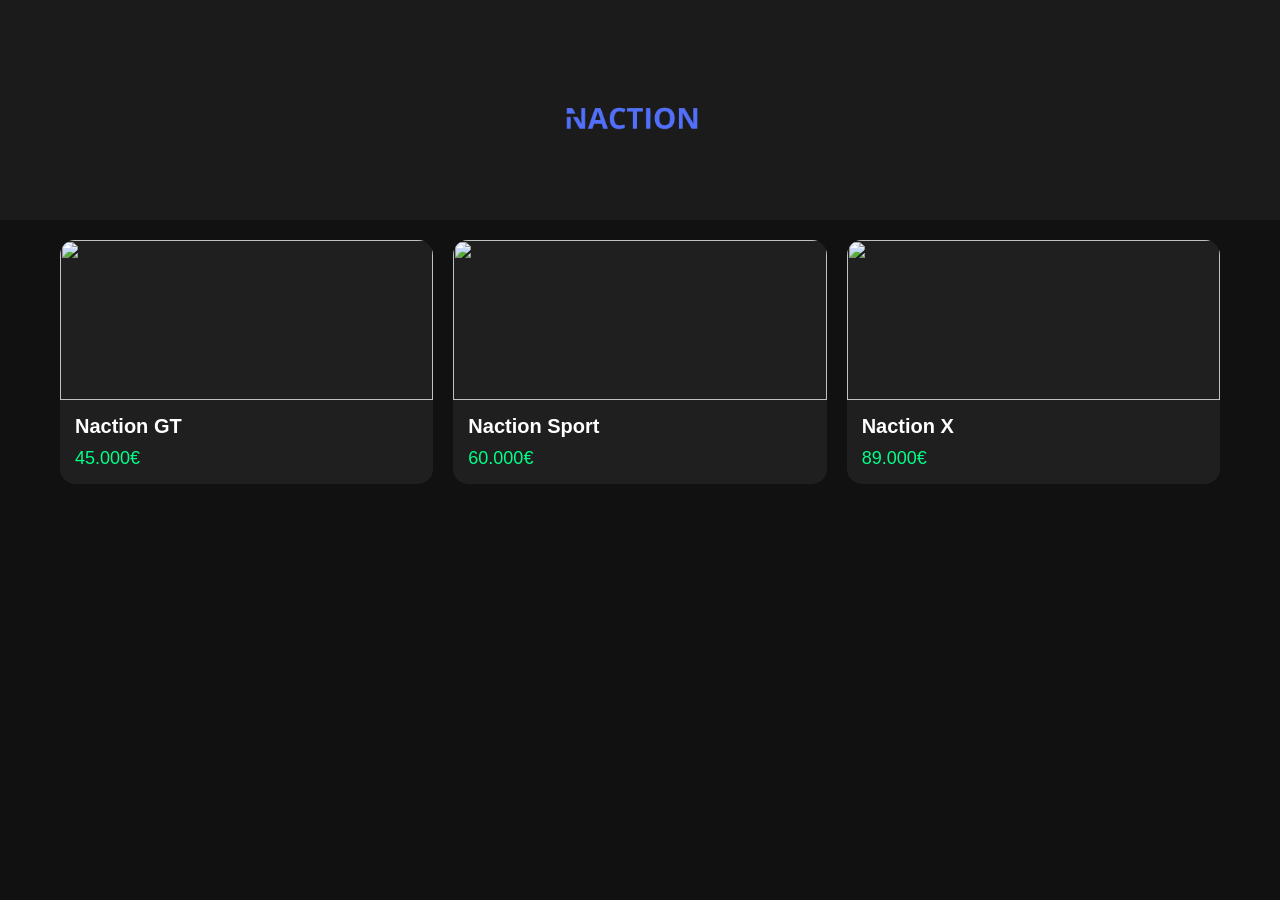
==== car-html.html @ 3e4cce39 "Add car showcase HTML structure and styling This HTML file contains the structure and styling for a " ====
<!DOCTYPE html>
<html lang="es">
<head>
    <meta charset="UTF-8">
    <meta name="viewport" content="width=device-width, initial-scale=1.0">
    <title>Naction Cars</title>

    <!-- CSS -->
    <link rel="stylesheet" href="css/normalize.css">
    <link rel="stylesheet" href="css/all.min.css">
    <link rel="stylesheet" href="css/header.css">
    <link rel="stylesheet" href="css/logo.css">
    <link rel="stylesheet" href="css/style.css">

    <style>
        body{
            margin:0;
            background:#111;
            color:white;
            font-family:Arial, sans-serif;
        }

        header{
            width:100%;
            padding:20px;
            background:#1b1b1b;
            display:flex;
            justify-content:center;
            align-items:center;
            box-sizing:border-box;
        }

        .logo{
            width:180px;
            max-width:90%;
        }

        .cars{
            width:100%;
            display:grid;
            grid-template-columns:repeat(auto-fit,minmax(220px,1fr));
            gap:20px;
            padding:20px;
            box-sizing:border-box;
        }

        .car{
            background:#1f1f1f;
            border-radius:15px;
            overflow:hidden;
            transition:0.2s;
        }

        .car:hover{
            transform:scale(1.03);
        }

        .car img{
            width:100%;
            height:160px;
            object-fit:cover;
            display:block;
        }

        .car-info{
            padding:15px;
        }

        .car-info h2{
            margin:0;
            font-size:20px;
        }

        .price{
            margin-top:10px;
            font-size:18px;
            color:#00ff88;
        }

        @media(max-width:600px){

            .cars{
                grid-template-columns:1fr;
                padding:10px;
            }

            .car img{
                height:200px;
            }

            .logo{
                width:140px;
            }
        }
    </style>
</head>
<body>

<header>
    <img src="img/logo.png" class="logo">
</header>

<section class="cars" id="cars"></section>

<script>

const coches = [

    {
        nombre: "Naction GT",
        precio: "45.000€",
        imagen: "img/coche1.jpg"
    },

    {
        nombre: "Naction Sport",
        precio: "60.000€",
        imagen: "img/coche2.jpg"
    },

    {
        nombre: "Naction X",
        precio: "89.000€",
        imagen: "img/coche3.jpg"
    }

];

const carsContainer = document.getElementById("cars");

coches.forEach(coche => {

    carsContainer.innerHTML += `
    
    <div class="car">

        <img src="${coche.imagen}">

        <div class="car-info">
            <h2>${coche.nombre}</h2>
            <div class="price">${coche.precio}</div>
        </div>

    </div>
    
    `;

});

</script>

</body>
</html>
---- css/header.css ----
.header {
    background: #fff;
    box-shadow: 0 0 10px rgba(0, 0, 0, 0.1);
    position: fixed;
    width: 100%;
    top: 0;
    z-index: 1000;
}

.header .container {
    display: flex;
    justify-content: space-between;
    align-items: center;
    flex-wrap: wrap;
    position: relative;
}

.header .logo {
    display: flex;
    align-items: center;
    height: 60px;
    text-decoration: none;
    transition: all 0.3s ease;
}

.header .logo img {
    height: 35px;
    margin-right: 8px;
    filter: drop-shadow(0 0 2px rgba(0, 0, 0, 0.1));
}

.header .logo span {
    color: #2196f3;
    font-size: 20px;
    font-weight: bold;
    letter-spacing: 0.5px;
    text-transform: uppercase;
}

.header .logo:hover {
    transform: scale(1.02);
}

.header .main-nav {
    display: flex;
}

.header .main-nav > li > a {
    display: flex;
    justify-content: center;
    align-items: center;
    height: 60px;
    position: relative;
    color: #333;
    padding: 0 20px;
    overflow: hidden;
    font-size: 15px;
    transition: color 0.3s;
}

.header .main-nav > li > a::before {
    content: "";
    position: absolute;
    width: 100%;
    height: 3px;
    background-color: #2196f3;
    top: 0;
    left: -100%;
    transition: left 0.3s;
}

.header .main-nav > li > a:hover {
    color: #2196f3;
    background-color: #fafafa;
}

.header .main-nav > li > a:hover::before {
    left: 0;
}

@media (max-width: 767px) {
    .header .logo {
        height: 50px;
    }
    
    .header .logo img {
        height: 25px;
    }
    
    .header .logo span {
        font-size: 16px;
    }
    
    .header .main-nav > li > a {
        padding: 0 10px;
        font-size: 14px;
        height: 50px;
    }
}
---- css/logo.css ----
.header .logo {
    display: flex;
    align-items: center;
    gap: 8px;
    text-decoration: none;
    transition: transform 0.3s ease;
}

.header .logo img {
    width: 35px;
    height: 35px;
    object-fit: contain;
}

.header .logo span {
    color: #2196f3;
    font-size: 20px;
    font-weight: 700;
    letter-spacing: 0.5px;
}

.header .logo:hover {
    transform: scale(1.05);
}

@media (max-width: 767px) {
    .header .logo img {
        width: 30px;
        height: 30px;
    }
    
    .header .logo span {
        font-size: 18px;
    }
}
    }
    
    .header .logo span {
        font-size: 22px;
    }
}
---- css/style.css ----
:root{
    /* Light Theme */
    --bg-color: #f0f2f5;
    --bg-secondary-color: #ffffff;
    --text-primary: #1c1e21;
    --text-secondary: #606770;
    --card-bg: rgba(255, 255, 255, 0.6);
    --card-border: rgba(255, 255, 255, 0.8);
    --shadow-color: rgba(0, 0, 0, 0.1);
    --primary-color: #6a11cb;
    --secondary-color: #2575fc;
    --gradient: linear-gradient(45deg, var(--primary-color), var(--secondary-color));
    --header-height: 70px;
}

[data-theme="dark"] {
    /* Dark Theme */
    --bg-color: #121212;
    --bg-secondary-color: #1e1e1e;
    --text-primary: #e4e6eb;
    --text-secondary: #b0b3b8;
    --card-bg: rgba(30, 30, 30, 0.6);
    --card-border: rgba(255, 255, 255, 0.1);
    --shadow-color: rgba(0, 0, 0, 0.3);
    --primary-color: #8a3ffc;
    --secondary-color: #3391ff;
}

* {
    box-sizing: border-box;
    margin: 0;
    padding: 0;
}

html {
    scroll-behavior: smooth;
}

body {
    font-family: 'Inter', sans-serif;
    background-color: var(--bg-color);
    color: var(--text-primary);
    transition: background-color 0.4s ease, color 0.4s ease;
    overflow-x: hidden;
    cursor: none;
}

a, button {
    cursor: none;
}

/* --- Custom Cursor --- */
.cursor {
    width: 20px;
    height: 20px;
    border: 2px solid var(--primary-color);
    border-radius: 50%;
    position: fixed;
    pointer-events: none;
    transform: translate(-50%, -50%);
    z-index: 9999;
    transition: width 0.2s, height 0.2s, background-color 0.2s;
}

/* --- Particles Background --- */
.particles {
    position: fixed;
    top: 0;
    left: 0;
    width: 100%;
    height: 100%;
    z-index: -1;
    overflow: hidden;
}

.particle {
    position: absolute;
    background: var(--primary-color);
    border-radius: 50%;
    opacity: 0.6;
    animation: float 25s infinite ease-in-out;
}

@keyframes float {
    0%, 100% { transform: translateY(0) translateX(0); }
    50% { transform: translateY(-100vh) translateX(50vw); }
}

/* --- Header --- */
.header {
    position: fixed;
    width: 100%;
    top: 0;
    z-index: 100;
    background: rgba(255, 255, 255, 0.1);
    backdrop-filter: blur(15px);
    -webkit-backdrop-filter: blur(15px);
    border-bottom: 1px solid var(--card-border);
    transition: background-color 0.4s ease, border-color 0.4s ease;
}

.nav {
    height: var(--header-height);
    max-width: 1200px;
    margin: 0 auto;
    padding: 0 2rem;
    display: flex;
    align-items: center;
    justify-content: space-between;
}

.logo-img {
    width: 120px;
    height: auto;
    transition: transform 0.3s ease;
}

.logo-img:hover {
    transform: scale(1.05);
}

.nav-links {
    display: flex;
    list-style: none;
    gap: 2.5rem;
}

.nav-link {
    text-decoration: none;
    color: var(--text-secondary);
    font-weight: 500;
    font-size: 1rem;
    position: relative;
    transition: color 0.3s ease;
}

.nav-link::after {
    content: '';
    position: absolute;
    width: 0;
    height: 2px;
    bottom: -5px;
    left: 50%;
    transform: translateX(-50%);
    background: var(--gradient);
    transition: width 0.3s ease;
}

.nav-link:hover {
    color: var(--text-primary);
}

.nav-link:hover::after {
    width: 100%;
}

.theme-toggle {
    background: none;
    border: none;
    color: var(--text-primary);
    font-size: 1.5rem;
    transition: transform 0.3s ease, color 0.4s ease;
}

.theme-toggle:hover {
    transform: scale(1.2) rotate(15deg);
    color: var(--primary-color);
}

/* --- Hero Section --- */
.hero {
    min-height: 100vh;
    display: flex;
    align-items: center;
    justify-content: center;
    text-align: center;
    padding: 0 2rem;
    position: relative;
    overflow: hidden;
}

.hero-content {
    max-width: 800px;
    position: relative;
    z-index: 1;
}

.hero-title {
    font-size: clamp(2.5rem, 8vw, 5rem);
    font-weight: 800;
    background: var(--gradient);
    -webkit-background-clip: text;
    -webkit-text-fill-color: transparent;
    margin-bottom: 1rem;
    animation: slide-in-top 1s cubic-bezier(0.25, 0.46, 0.45, 0.94) both;
}

.hero-subtitle {
    font-size: clamp(1rem, 3vw, 1.25rem);
    color: var(--text-secondary);
    max-width: 600px;
    margin: 0 auto 2.5rem;
    line-height: 1.6;
    animation: slide-in-top 1.2s cubic-bezier(0.25, 0.46, 0.45, 0.94) both;
}

.cta-group {
    display: flex;
    justify-content: center;
    gap: 1rem;
    animation: slide-in-top 1.4s cubic-bezier(0.25, 0.46, 0.45, 0.94) both;
}

.btn {
    padding: 12px 28px;
    border-radius: 50px;
    text-decoration: none;
    font-weight: 600;
    font-size: 1rem;
    transition: all 0.3s ease;
    display: inline-flex;
    align-items: center;
    gap: 8px;
    border: 2px solid transparent;
}

.btn-primary {
    background: var(--gradient);
    color: white;
    box-shadow: 0 10px 20px -5px var(--shadow-color);
}

.btn-primary:hover {
    transform: translateY(-3px);
    box-shadow: 0 15px 25px -8px var(--shadow-color);
}

.btn-secondary {
    background: var(--card-bg);
    color: var(--text-primary);
    border: 2px solid var(--card-border);
}

.btn-secondary:hover {
    background: var(--bg-secondary-color);
    border-color: var(--primary-color);
    color: var(--primary-color);
}

/* --- General Section Styling --- */
section {
    padding: 100px 2rem;
    max-width: 1200px;
    margin: 0 auto;
}

.section-title {
    text-align: center;
    font-size: 2.5rem;
    font-weight: 700;
    margin-bottom: 50px;
    color: var(--text-primary);
}

/* --- Features Section --- */
.features-grid {
    display: grid;
    grid-template-columns: repeat(auto-fit, minmax(300px, 1fr));
    gap: 2rem;
}

.feature-card {
    background: var(--card-bg);
    border: 1px solid var(--card-border);
    border-radius: 16px;
    padding: 2rem;
    text-align: center;
    box-shadow: 0 8px 32px 0 var(--shadow-color);
    backdrop-filter: blur(10px);
    -webkit-backdrop-filter: blur(10px);
    transition: transform 0.3s ease, box-shadow 0.3s ease;
}

.feature-card:hover {
    transform: translateY(-10px);
    box-shadow: 0 16px 40px 0 var(--shadow-color);
}

.feature-icon {
    font-size: 2.5rem;
    margin-bottom: 1rem;
    background: var(--gradient);
    -webkit-background-clip: text;
    -webkit-text-fill-color: transparent;
}

.feature-title {
    font-size: 1.5rem;
    font-weight: 600;
    margin-bottom: 0.5rem;
    color: var(--text-primary);
}

.feature-description {
    font-size: 1rem;
    color: var(--text-secondary);
    line-height: 1.5;
}

/* --- Gallery Section --- */
.gallery {
    background-color: var(--bg-secondary-color);
    border-radius: 20px;
}

.gallery-grid {
    display: grid;
    grid-template-columns: repeat(auto-fit, minmax(300px, 1fr));
    gap: 1.5rem;
}

.gallery-item {
    position: relative;
    overflow: hidden;
    border-radius: 16px;
    height: 300px;
    transition: transform 0.4s ease;
}

.gallery-item:hover {
    transform: scale(1.05);
}

.gallery-image {
    width: 100%;
    height: 100%;
    background-size: cover;
    background-position: center;
}

.gallery-overlay {
    position: absolute;
    top: 0;
    left: 0;
    width: 100%;
    height: 100%;
    background: linear-gradient(to top, rgba(0, 0, 0, 0.8), transparent);
    display: flex;
    align-items: flex-end;
    padding: 1.5rem;
    opacity: 0;
    transition: opacity 0.4s ease;
}

.gallery-item:hover .gallery-overlay {
    opacity: 1;
}

.gallery-text {
    color: white;
    font-size: 1.25rem;
    font-weight: 600;
    transform: translateY(20px);
    transition: transform 0.4s ease;
}

.gallery-item:hover .gallery-text {
    transform: translateY(0);
}

/* --- Team Section --- */
.team-grid {
    display: grid;
    grid-template-columns: repeat(auto-fit, minmax(250px, 1fr));
    gap: 2rem;
}

.team-member {
    text-align: center;
    transition: transform 0.3s ease;
}

.team-member:hover {
    transform: translateY(-10px);
}

.team-member-photo {
    width: 150px;
    height: 150px;
    border-radius: 50%;
    background-size: cover;
    background-position: center;
    margin: 0 auto 1.5rem;
    border: 4px solid var(--card-border);
    box-shadow: 0 10px 20px var(--shadow-color);
    transition: border-color 0.3s ease;
}

.team-member:hover .team-member-photo {
    border-color: var(--primary-color);
}

.team-member-name {
    font-size: 1.25rem;
    font-weight: 600;
    color: var(--text-primary);
    margin-bottom: 0.25rem;
}

.team-member-role {
    font-size: 0.9rem;
    color: var(--text-secondary);
    background: var(--gradient);
    -webkit-background-clip: text;
    -webkit-text-fill-color: transparent;
    font-weight: 500;
}


/* --- Footer --- */
.footer {
    background-color: var(--bg-secondary-color);
    padding: 60px 2rem 20px;
    border-top: 1px solid var(--card-border);
}

.footer-content {
    max-width: 1200px;
    margin: 0 auto;
    display: grid;
    grid-template-columns: repeat(auto-fit, minmax(220px, 1fr));
    gap: 2rem;
    padding-bottom: 40px;
}

.footer-section h3 {
    font-size: 1.1rem;
    font-weight: 600;
    margin-bottom: 1rem;
    color: var(--text-primary);
}

.footer-section p, .footer-links li {
    margin-bottom: 0.75rem;
}

.footer-links {
    list-style: none;
}

.footer-links a {
    text-decoration: none;
    color: var(--text-secondary);
    transition: color 0.3s ease;
}

.footer-links a:hover {
    color: var(--primary-color);
}

.social-icons {
    display: flex;
    gap: 1rem;
}

.social-icon {
    font-size: 1.25rem;
    color: var(--text-secondary);
    transition: color 0.3s ease, transform 0.3s ease;
}

.social-icon:hover {
    color: var(--primary-color);
    transform: scale(1.2);
}

.footer-bottom {
    text-align: center;
    padding-top: 20px;
    margin-top: 40px;
    border-top: 1px solid var(--card-border);
    color: var(--text-secondary);
    font-size: 0.9rem;
}
/* --- Scroll Reveal Animation --- */
.scroll-reveal {
    opacity: 0;
    transform: translateY(50px);
    transition: opacity 0.8s cubic-bezier(0.5, 0, 0, 1), transform 0.8s cubic-bezier(0.5, 0, 0, 1);
}

.scroll-reveal.visible {
    opacity: 1;
    transform: translateY(0);
}

/* Staggered animations for cards */
.features-grid .scroll-reveal:nth-child(1) { transition-delay: 0.1s; }
.features-grid .scroll-reveal:nth-child(2) { transition-delay: 0.2s; }
.features-grid .scroll-reveal:nth-child(3) { transition-delay: 0.3s; }
.features-grid .scroll-reveal:nth-child(4) { transition-delay: 0.1s; }
.features-grid .scroll-reveal:nth-child(5) { transition-delay: 0.2s; }
.features-grid .scroll-reveal:nth-child(6) { transition-delay: 0.3s; }

.gallery-grid .scroll-reveal:nth-child(1) { transition-delay: 0.1s; }
.gallery-grid .scroll-reveal:nth-child(2) { transition-delay: 0.2s; }
.gallery-grid .scroll-reveal:nth-child(3) { transition-delay: 0.3s; }
.gallery-grid .scroll-reveal:nth-child(4) { transition-delay: 0.1s; }
.gallery-grid .scroll-reveal:nth-child(5) { transition-delay: 0.2s; }
.gallery-grid .scroll-reveal:nth-child(6) { transition-delay: 0.3s; }

.team-grid .scroll-reveal:nth-child(1) { transition-delay: 0.1s; }
.team-grid .scroll-reveal:nth-child(2) { transition-delay: 0.2s; }
.team-grid .scroll-reveal:nth-child(3) { transition-delay: 0.3s; }
.team-grid .scroll-reveal:nth-child(4) { transition-delay: 0.4s; }


/* --- Keyframe Animations --- */
@keyframes slide-in-top {
    0% {
        transform: translateY(-50px);
        opacity: 0;
    }
    100% {
        transform: translateY(0);
        opacity: 1;
    }
}

/* --- Responsive Design --- */
@media (max-width: 768px) {
    .nav-links {
        display: none; /* Simple hide for mobile, can be replaced with a burger menu */
    }
    .hero-title {
        font-size: 2.5rem;
    }
    .hero-subtitle {
        font-size: 1rem;
    }
    .cta-group {
        flex-direction: column;
    }
    .btn {
        padding: 10px 20px;
        font-size: 0.9rem;
    }
    .footer-content {
        grid-template-columns: 1fr;
        text-align: center;
    }
    .social-icons {
        justify-content: center;
    }
    .footer-bottom p {
        margin-bottom: 10px;
    }
}

/* --- Music Toggle Button --- */
.music-toggle {
    position: fixed;
    bottom: 20px;
    right: 20px;
    width: 50px;
    height: 50px;
    background: var(--card-bg);
    border: 1px solid var(--card-border);
    border-radius: 50%;
    color: var(--text-primary);
    font-size: 1.2rem;
    display: flex;
    justify-content: center;
    align-items: center;
    z-index: 1000;
    backdrop-filter: blur(10px);
    -webkit-backdrop-filter: blur(10px);
    transition: all 0.3s ease;
}
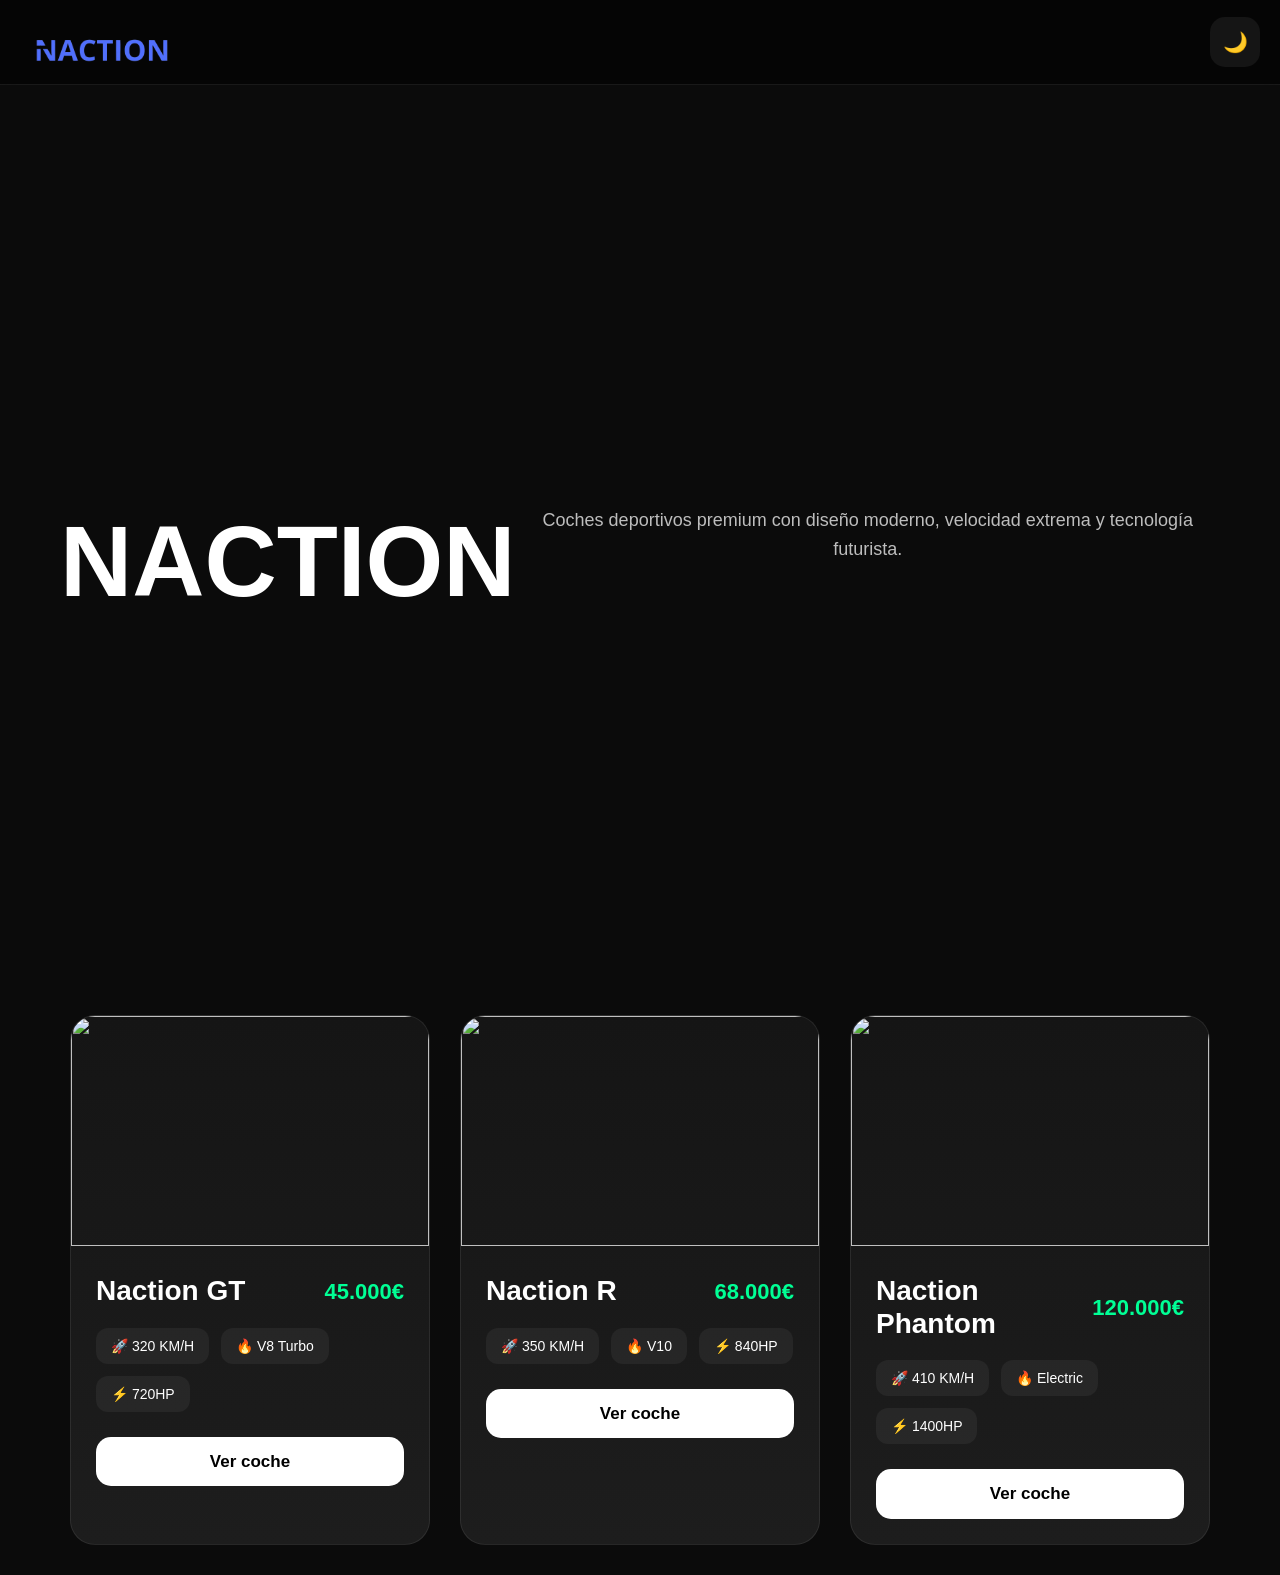
==== commit aa58c00d: "Refactor HTML structure and styles for car page" ====
--- a/car-html.html
+++ b/car-html.html
@@ -1,151 +1,628 @@
 <!DOCTYPE html>
 <html lang="es">
 <head>
-    <meta charset="UTF-8">
-    <meta name="viewport" content="width=device-width, initial-scale=1.0">
-    <title>Naction Cars</title>
-
-    <!-- CSS -->
-    <link rel="stylesheet" href="css/normalize.css">
-    <link rel="stylesheet" href="css/all.min.css">
-    <link rel="stylesheet" href="css/header.css">
-    <link rel="stylesheet" href="css/logo.css">
-    <link rel="stylesheet" href="css/style.css">
-
-    <style>
-        body{
-            margin:0;
-            background:#111;
-            color:white;
-            font-family:Arial, sans-serif;
-        }
-
-        header{
-            width:100%;
-            padding:20px;
-            background:#1b1b1b;
-            display:flex;
-            justify-content:center;
-            align-items:center;
-            box-sizing:border-box;
-        }
-
-        .logo{
-            width:180px;
-            max-width:90%;
-        }
-
-        .cars{
-            width:100%;
-            display:grid;
-            grid-template-columns:repeat(auto-fit,minmax(220px,1fr));
-            gap:20px;
-            padding:20px;
-            box-sizing:border-box;
-        }
-
-        .car{
-            background:#1f1f1f;
-            border-radius:15px;
-            overflow:hidden;
-            transition:0.2s;
-        }
-
-        .car:hover{
-            transform:scale(1.03);
-        }
-
-        .car img{
-            width:100%;
-            height:160px;
-            object-fit:cover;
-            display:block;
-        }
-
-        .car-info{
-            padding:15px;
-        }
-
-        .car-info h2{
-            margin:0;
-            font-size:20px;
-        }
-
-        .price{
-            margin-top:10px;
-            font-size:18px;
-            color:#00ff88;
-        }
-
-        @media(max-width:600px){
-
-            .cars{
-                grid-template-columns:1fr;
-                padding:10px;
-            }
-
-            .car img{
-                height:200px;
-            }
-
-            .logo{
-                width:140px;
-            }
-        }
-    </style>
+<meta charset="UTF-8">
+<meta name="viewport" content="width=device-width, initial-scale=1.0">
+
+<title>Naction Cars</title>
+
+<link rel="stylesheet" href="css/normalize.css">
+<link rel="stylesheet" href="css/all.min.css">
+<link rel="stylesheet" href="css/header.css">
+<link rel="stylesheet" href="css/logo.css">
+<link rel="stylesheet" href="css/style.css">
+
+<style>
+
+:root{
+
+    --bg:#0b0b0b;
+    --card:#151515;
+    --card2:#1d1d1d;
+    --text:white;
+    --sub:#bdbdbd;
+    --border:rgba(255,255,255,0.08);
+
+}
+
+body.light{
+
+    --bg:#eeeeee;
+    --card:#ffffff;
+    --card2:#f5f5f5;
+    --text:#111;
+    --sub:#555;
+    --border:rgba(0,0,0,0.08);
+
+}
+
+*{
+    margin:0;
+    padding:0;
+    box-sizing:border-box;
+}
+
+body{
+    background:var(--bg);
+    color:var(--text);
+    font-family:Arial, sans-serif;
+    transition:0.3s;
+    overflow-x:hidden;
+}
+
+/* HEADER */
+
+header{
+    width:100%;
+    height:85px;
+
+    display:flex;
+    align-items:center;
+    justify-content:space-between;
+
+    padding:0 20px;
+
+    position:sticky;
+    top:0;
+
+    z-index:1000;
+
+    background:rgba(0,0,0,0.5);
+    backdrop-filter:blur(10px);
+
+    border-bottom:1px solid var(--border);
+}
+
+.logo{
+    width:180px;
+}
+
+/* BOTON TEMA */
+
+.theme-btn{
+
+    width:50px;
+    height:50px;
+
+    border:none;
+    border-radius:15px;
+
+    cursor:pointer;
+
+    font-size:20px;
+
+    background:var(--card);
+    color:var(--text);
+
+    transition:0.2s;
+}
+
+.theme-btn:hover{
+    transform:scale(1.05);
+}
+
+/* HERO */
+
+.hero{
+    width:100%;
+    padding:70px 20px;
+    text-align:center;
+}
+
+.hero h1{
+    font-size:clamp(40px,8vw,100px);
+    font-weight:900;
+    margin-bottom:15px;
+}
+
+.hero p{
+    max-width:700px;
+    margin:auto;
+    color:var(--sub);
+    font-size:18px;
+    line-height:1.6;
+}
+
+/* GRID */
+
+.cars{
+    width:100%;
+    padding:30px;
+
+    display:grid;
+    grid-template-columns:repeat(auto-fit,minmax(320px,1fr));
+
+    gap:30px;
+}
+
+/* CARD */
+
+.car{
+    background:linear-gradient(180deg,var(--card),var(--card2));
+    border-radius:25px;
+    overflow:hidden;
+
+    border:1px solid var(--border);
+
+    transition:0.25s;
+}
+
+.car:hover{
+    transform:translateY(-8px);
+}
+
+.car img{
+    width:100%;
+    height:230px;
+    object-fit:cover;
+}
+
+.car-content{
+    padding:25px;
+}
+
+.car-top{
+    display:flex;
+    justify-content:space-between;
+    align-items:center;
+    gap:10px;
+}
+
+.car-name{
+    font-size:28px;
+    font-weight:900;
+}
+
+.price{
+    color:#00ff95;
+    font-size:22px;
+    font-weight:bold;
+}
+
+/* SPECS */
+
+.specs{
+    display:flex;
+    flex-wrap:wrap;
+    gap:12px;
+    margin-top:20px;
+}
+
+.spec{
+    padding:10px 15px;
+    background:rgba(255,255,255,0.05);
+    border-radius:12px;
+    font-size:14px;
+}
+
+/* BOTON */
+
+.view-btn{
+
+    width:100%;
+    padding:15px;
+    margin-top:25px;
+
+    border:none;
+    border-radius:15px;
+
+    cursor:pointer;
+
+    font-size:17px;
+    font-weight:bold;
+
+    background:white;
+    color:black;
+
+    transition:0.2s;
+}
+
+.view-btn:hover{
+    transform:scale(1.02);
+}
+
+/* MODAL */
+
+.modal{
+
+    position:fixed;
+    inset:0;
+
+    background:rgba(0,0,0,0.8);
+
+    display:none;
+    align-items:center;
+    justify-content:center;
+
+    padding:20px;
+
+    z-index:2000;
+}
+
+.modal-box{
+
+    width:100%;
+    max-width:900px;
+
+    background:var(--card);
+
+    border-radius:25px;
+
+    overflow:hidden;
+
+    animation:show 0.2s;
+}
+
+@keyframes show{
+
+    from{
+        transform:scale(0.9);
+        opacity:0;
+    }
+
+    to{
+        transform:scale(1);
+        opacity:1;
+    }
+
+}
+
+.modal-img{
+    width:100%;
+    height:450px;
+    object-fit:cover;
+}
+
+/* MINI IMAGENES */
+
+.gallery{
+    display:flex;
+    gap:10px;
+    padding:15px;
+    overflow:auto;
+}
+
+.gallery img{
+
+    width:120px;
+    height:80px;
+
+    object-fit:cover;
+
+    border-radius:10px;
+
+    cursor:pointer;
+
+    border:2px solid transparent;
+
+    transition:0.2s;
+}
+
+.gallery img:hover{
+    border-color:white;
+}
+
+/* INFO MODAL */
+
+.modal-info{
+    padding:25px;
+}
+
+.modal-title{
+    font-size:35px;
+    font-weight:900;
+}
+
+.modal-price{
+    color:#00ff95;
+    font-size:25px;
+    margin-top:10px;
+}
+
+.close-btn{
+
+    margin-top:25px;
+
+    width:100%;
+    padding:15px;
+
+    border:none;
+    border-radius:15px;
+
+    cursor:pointer;
+
+    font-size:17px;
+    font-weight:bold;
+
+    background:#ff3c3c;
+    color:white;
+}
+
+/* MOVIL */
+
+@media(max-width:700px){
+
+    .cars{
+        padding:15px;
+        gap:20px;
+    }
+
+    .car-name{
+        font-size:22px;
+    }
+
+    .modal-img{
+        height:250px;
+    }
+
+    .gallery img{
+        width:90px;
+        height:65px;
+    }
+
+    .modal-title{
+        font-size:28px;
+    }
+
+}
+
+</style>
 </head>
 <body>
 
 <header>
+
     <img src="img/logo.png" class="logo">
+
+    <button class="theme-btn" id="themeBtn">
+        🌙
+    </button>
+
 </header>
 
+<section class="hero">
+
+    <h1>NACTION</h1>
+
+    <p>
+        Coches deportivos premium con diseño moderno,
+        velocidad extrema y tecnología futurista.
+    </p>
+
+</section>
+
 <section class="cars" id="cars"></section>
 
+<!-- MODAL -->
+
+<div class="modal" id="modal">
+
+    <div class="modal-box">
+
+        <img src="" class="modal-img" id="modalImg">
+
+        <div class="gallery" id="gallery"></div>
+
+        <div class="modal-info">
+
+            <div class="modal-title" id="modalTitle"></div>
+
+            <div class="modal-price" id="modalPrice"></div>
+
+            <button class="close-btn" onclick="closeModal()">
+                Cerrar
+            </button>
+
+        </div>
+
+    </div>
+
+</div>
+
 <script>
 
+/*
+==================================
+MODIFICA FACILMENTE LOS COCHES
+==================================
+*/
+
 const coches = [
 
-    {
-        nombre: "Naction GT",
-        precio: "45.000€",
-        imagen: "img/coche1.jpg"
-    },
-
-    {
-        nombre: "Naction Sport",
-        precio: "60.000€",
-        imagen: "img/coche2.jpg"
-    },
-
-    {
-        nombre: "Naction X",
-        precio: "89.000€",
-        imagen: "img/coche3.jpg"
-    }
+{
+    nombre:"Naction GT",
+    precio:"45.000€",
+
+    imagenes:[
+        "img/coche1.jpg",
+        "img/coche1-2.jpg",
+        "img/coche1-3.jpg"
+    ],
+
+    velocidad:"320 KM/H",
+    motor:"V8 Turbo",
+    potencia:"720HP"
+},
+
+{
+    nombre:"Naction R",
+    precio:"68.000€",
+
+    imagenes:[
+        "img/coche2.jpg",
+        "img/coche2-2.jpg",
+        "img/coche2-3.jpg"
+    ],
+
+    velocidad:"350 KM/H",
+    motor:"V10",
+    potencia:"840HP"
+},
+
+{
+    nombre:"Naction Phantom",
+    precio:"120.000€",
+
+    imagenes:[
+        "img/coche3.jpg",
+        "img/coche3-2.jpg",
+        "img/coche3-3.jpg"
+    ],
+
+    velocidad:"410 KM/H",
+    motor:"Electric",
+    potencia:"1400HP"
+}
 
 ];
 
-const carsContainer = document.getElementById("cars");
-
-coches.forEach(coche => {
-
-    carsContainer.innerHTML += `
-    
-    <div class="car">
-
-        <img src="${coche.imagen}">
-
-        <div class="car-info">
-            <h2>${coche.nombre}</h2>
-            <div class="price">${coche.precio}</div>
+/*
+==================================
+GENERAR COCHES
+==================================
+*/
+
+const cars = document.getElementById("cars");
+
+coches.forEach((coche,index)=>{
+
+cars.innerHTML += `
+
+<div class="car">
+
+    <img src="${coche.imagenes[0]}">
+
+    <div class="car-content">
+
+        <div class="car-top">
+
+            <div class="car-name">
+                ${coche.nombre}
+            </div>
+
+            <div class="price">
+                ${coche.precio}
+            </div>
+
         </div>
 
+        <div class="specs">
+
+            <div class="spec">
+                🚀 ${coche.velocidad}
+            </div>
+
+            <div class="spec">
+                🔥 ${coche.motor}
+            </div>
+
+            <div class="spec">
+                ⚡ ${coche.potencia}
+            </div>
+
+        </div>
+
+        <button class="view-btn" onclick="openCar(${index})">
+            Ver coche
+        </button>
+
     </div>
-    
-    `;
+
+</div>
+
+`;
 
 });
+
+/*
+==================================
+MODAL
+==================================
+*/
+
+const modal = document.getElementById("modal");
+const modalImg = document.getElementById("modalImg");
+const modalTitle = document.getElementById("modalTitle");
+const modalPrice = document.getElementById("modalPrice");
+const gallery = document.getElementById("gallery");
+
+function openCar(index){
+
+    const coche = coches[index];
+
+    modal.style.display = "flex";
+
+    modalImg.src = coche.imagenes[0];
+
+    modalTitle.innerHTML = coche.nombre;
+
+    modalPrice.innerHTML = coche.precio;
+
+    gallery.innerHTML = "";
+
+    coche.imagenes.forEach(img => {
+
+        gallery.innerHTML += `
+        
+        <img src="${img}" onclick="changeImage('${img}')">
+        
+        `;
+
+    });
+
+}
+
+function changeImage(img){
+
+    modalImg.src = img;
+
+}
+
+function closeModal(){
+
+    modal.style.display = "none";
+
+}
+
+/*
+==================================
+MODO OSCURO / CLARO
+==================================
+*/
+
+const themeBtn = document.getElementById("themeBtn");
+
+themeBtn.onclick = ()=>{
+
+    document.body.classList.toggle("light");
+
+    if(document.body.classList.contains("light")){
+
+        themeBtn.innerHTML = "☀️";
+
+    }else{
+
+        themeBtn.innerHTML = "🌙";
+
+    }
+
+};
+
+/*
+==================================
+CERRAR MODAL SI TOCA FUERA
+==================================
+*/
+
+window.onclick = (e)=>{
+
+    if(e.target == modal){
+
+        closeModal();
+
+    }
+
+};
 
 </script>
 
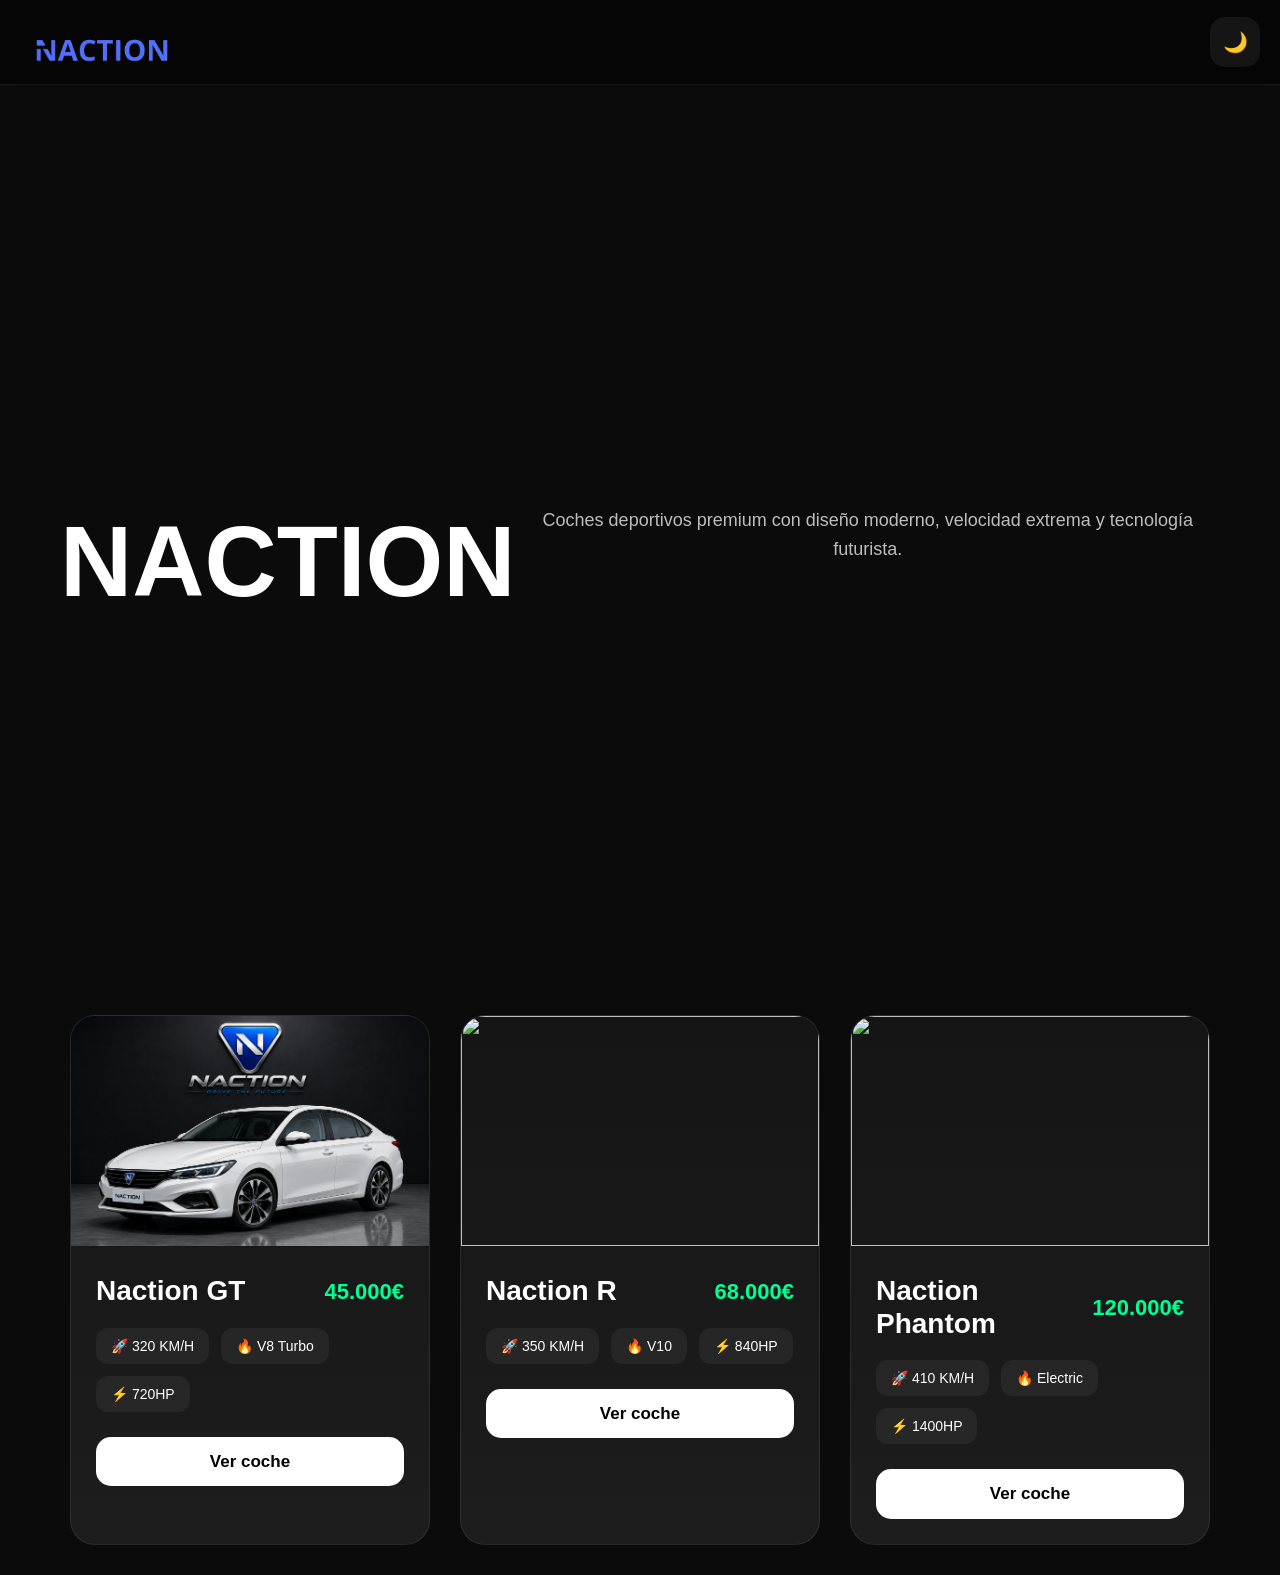
==== commit 40bed879: "Update car images in car-html.html" ====
--- a/car-html.html
+++ b/car-html.html
@@ -434,7 +434,7 @@
     precio:"45.000€",
 
     imagenes:[
-        "img/coche1.jpg",
+        "miniatura_coche_GTX.png",
         "img/coche1-2.jpg",
         "img/coche1-3.jpg"
     ],
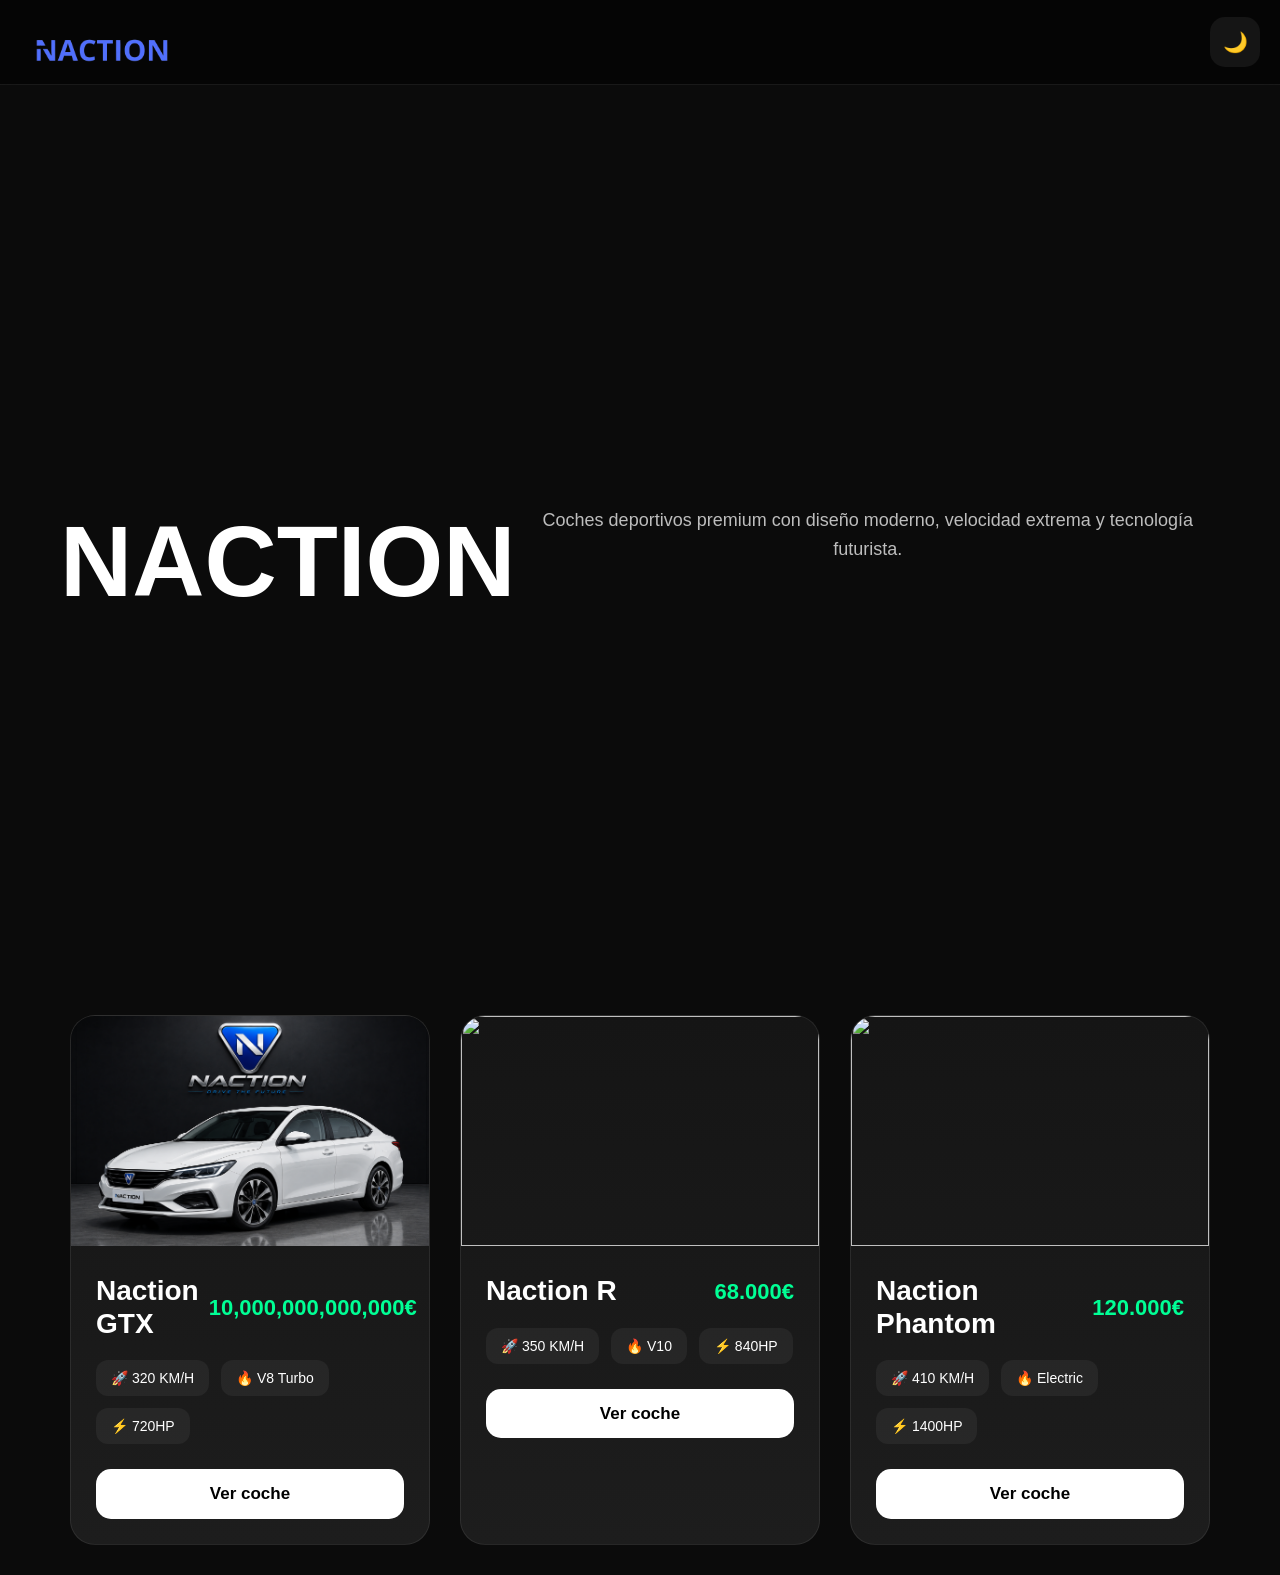
==== commit b1904b9b: "Update car-html.html" ====
--- a/car-html.html
+++ b/car-html.html
@@ -430,8 +430,8 @@
 const coches = [
 
 {
-    nombre:"Naction GT",
-    precio:"45.000€",
+    nombre:"Naction GTX",
+    precio:"10,000,000,000,000€",
 
     imagenes:[
         "miniatura_coche_GTX.png",
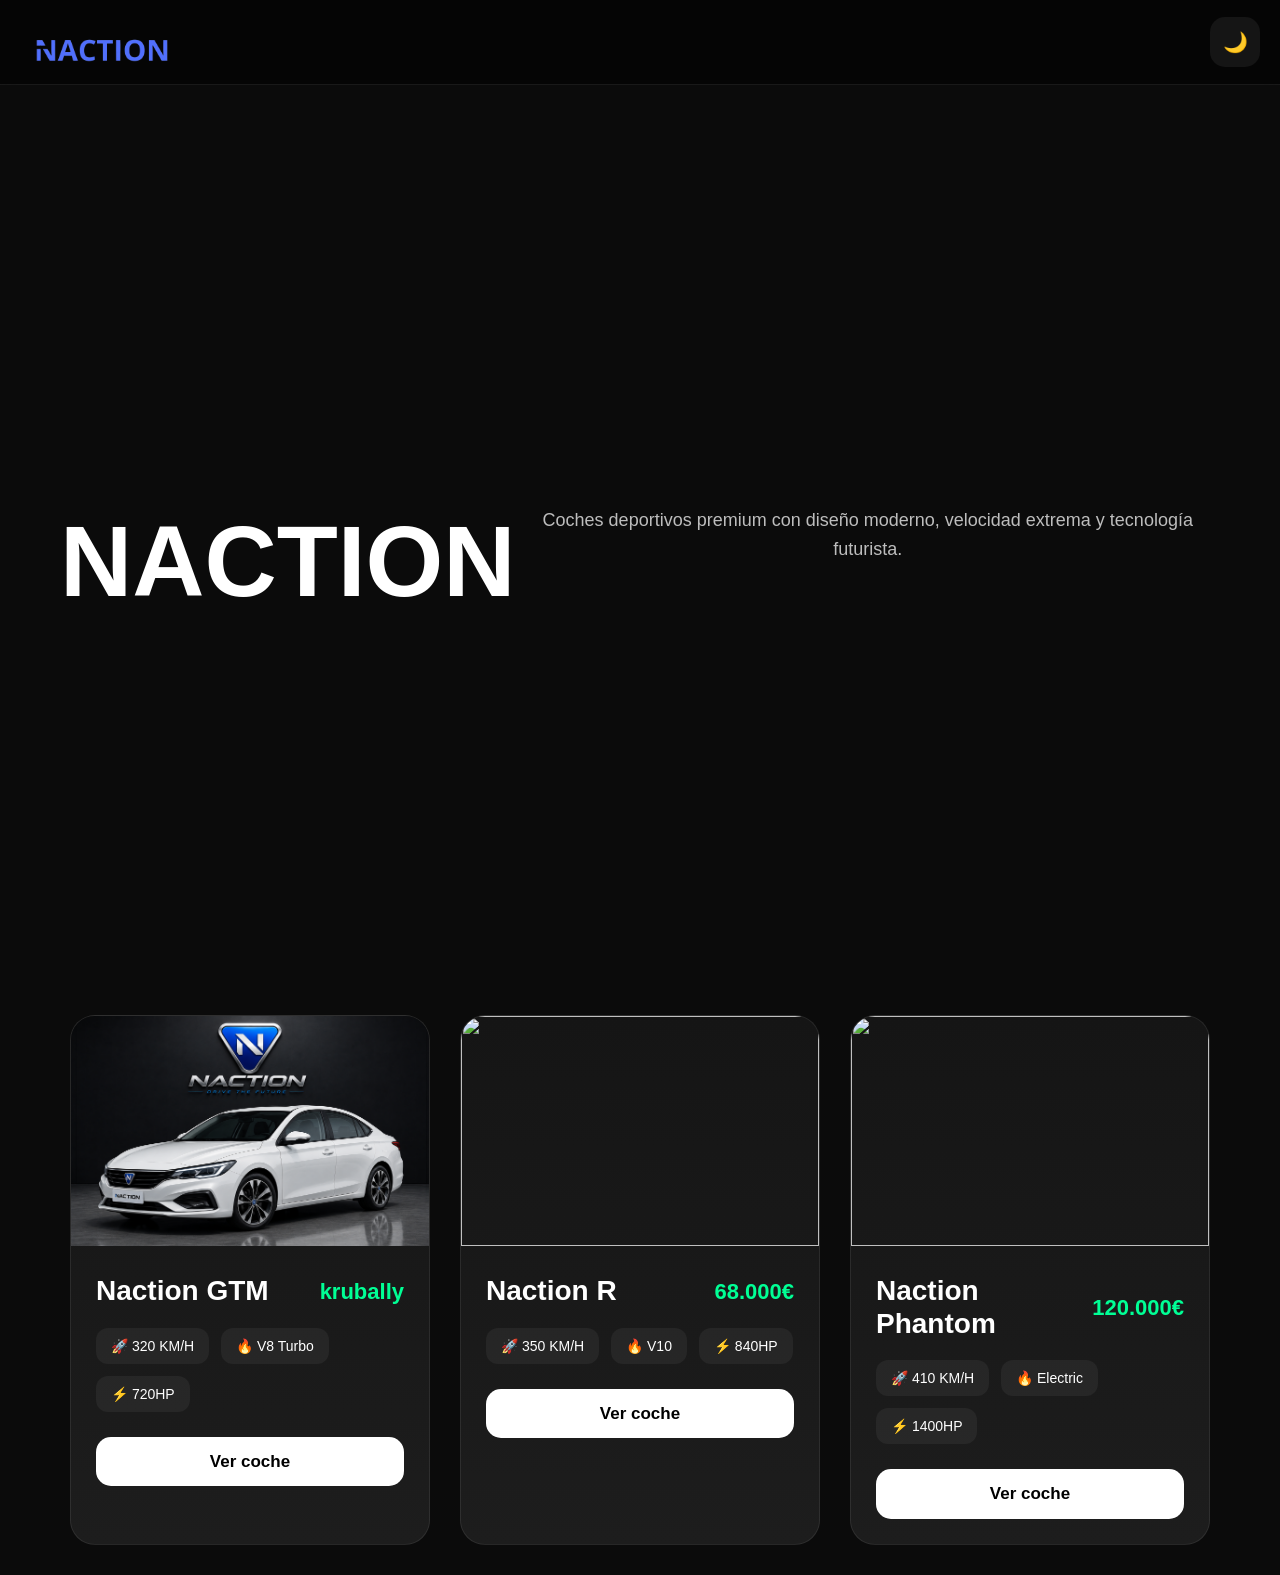
==== commit 265df29f: "Update car details from Naction GTX to GTM" ====
--- a/car-html.html
+++ b/car-html.html
@@ -430,8 +430,8 @@
 const coches = [
 
 {
-    nombre:"Naction GTX",
-    precio:"10,000,000,000,000€",
+    nombre:"Naction GTM",
+    precio:"krubally",
 
     imagenes:[
         "miniatura_coche_GTX.png",
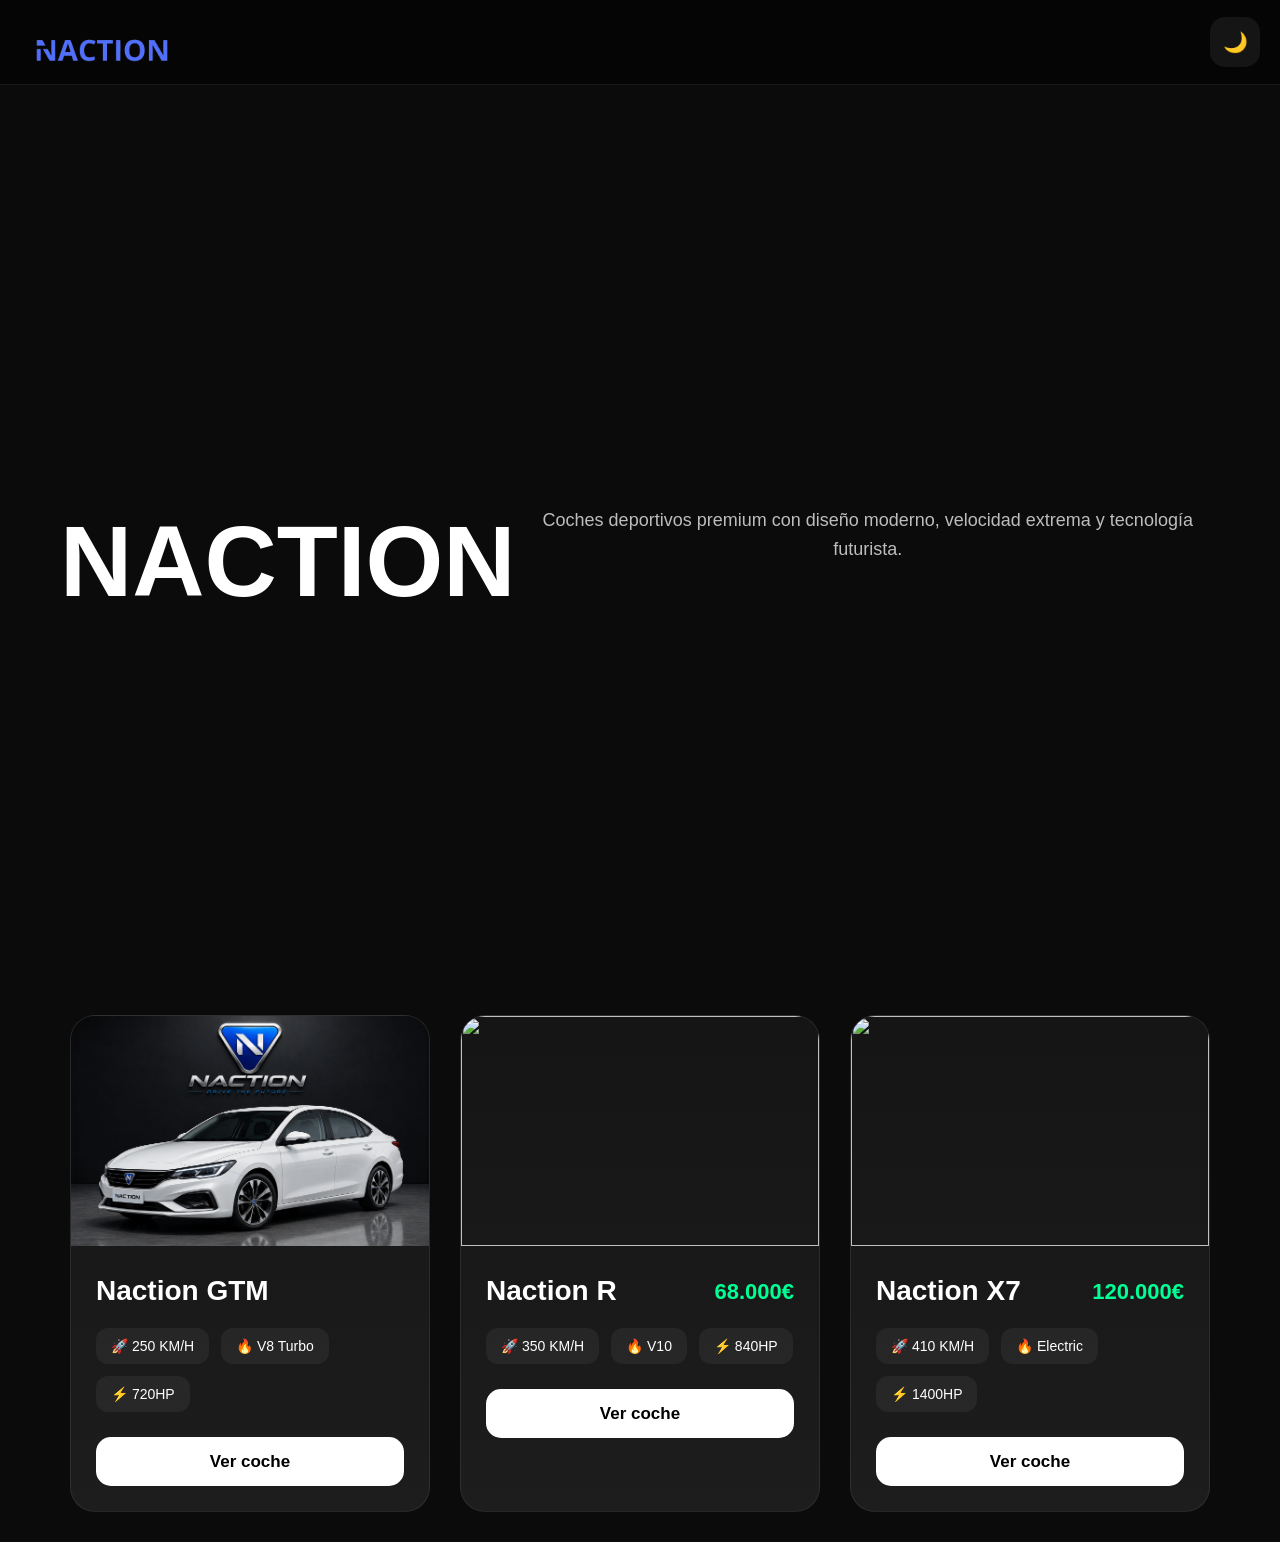
==== commit d28f96c0: "Update car details including name and specifications" ====
--- a/car-html.html
+++ b/car-html.html
@@ -431,7 +431,7 @@
 
 {
     nombre:"Naction GTM",
-    precio:"krubally",
+    precio:"",
 
     imagenes:[
         "miniatura_coche_GTX.png",
@@ -439,7 +439,7 @@
         "img/coche1-3.jpg"
     ],
 
-    velocidad:"320 KM/H",
+    velocidad:"250 KM/H",
     motor:"V8 Turbo",
     potencia:"720HP"
 },
@@ -460,7 +460,7 @@
 },
 
 {
-    nombre:"Naction Phantom",
+    nombre:"Naction X7",
     precio:"120.000€",
 
     imagenes:[
